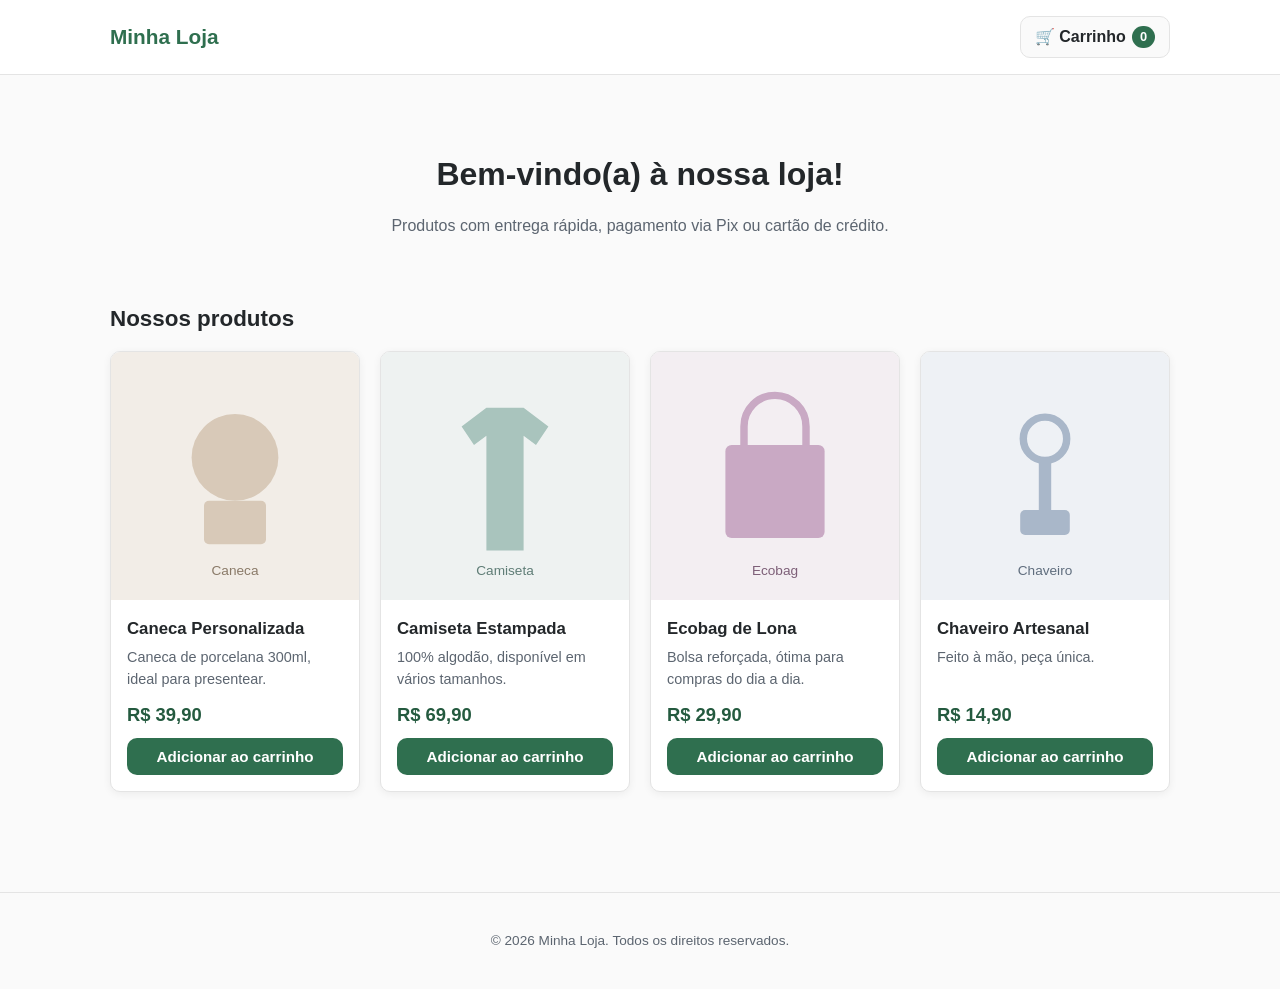
==== index.html @ 8845bb08 "Add files via upload" ====
<!DOCTYPE html>
<html lang="pt-BR">
<head>
  <meta charset="UTF-8" />
  <meta name="viewport" content="width=device-width, initial-scale=1.0" />
  <title>Minha Loja Online</title>
  <link rel="stylesheet" href="css/style.css" />
</head>
<body>
  <header class="cabecalho">
    <div class="container cabecalho-conteudo">
      <a href="index.html" class="logo">Minha Loja</a>
      <nav class="nav-carrinho">
        <a href="carrinho.html" class="link-carrinho">
          🛒 Carrinho
          <span class="contador-carrinho" data-contador-carrinho>0</span>
        </a>
      </nav>
    </div>
  </header>

  <main class="container">
    <section class="hero">
      <h1>Bem-vindo(a) à nossa loja!</h1>
      <p>Produtos com entrega rápida, pagamento via Pix ou cartão de crédito.</p>
    </section>

    <section>
      <h2 class="titulo-secao">Nossos produtos</h2>
      <div id="grade-produtos" class="grade-produtos">
        <!-- produtos inseridos via JavaScript -->
      </div>
    </section>
  </main>

  <footer class="rodape">
    <div class="container">
      <p>&copy; <span id="ano"></span> Minha Loja. Todos os direitos reservados.</p>
    </div>
  </footer>

  <script src="js/produtos.js"></script>
  <script src="js/carrinho.js"></script>
  <script src="js/catalogo.js"></script>
  <script>
    document.getElementById("ano").textContent = new Date().getFullYear();
  </script>
</body>
</html>
---- css/style.css ----
:root {
  --cor-primaria: #2f6f4f;
  --cor-primaria-escura: #245a3f;
  --cor-texto: #23272a;
  --cor-texto-suave: #5c6570;
  --cor-fundo: #fafafa;
  --cor-branco: #ffffff;
  --cor-borda: #e4e4e4;
  --cor-perigo: #c94b4b;
  --cor-aviso: #b8860b;
  --raio: 10px;
  --sombra: 0 2px 8px rgba(0, 0, 0, 0.06);
}

* {
  box-sizing: border-box;
}

body {
  margin: 0;
  font-family: -apple-system, BlinkMacSystemFont, "Segoe UI", Roboto, Helvetica, Arial, sans-serif;
  color: var(--cor-texto);
  background: var(--cor-fundo);
  line-height: 1.5;
}

.container {
  max-width: 1100px;
  margin: 0 auto;
  padding: 0 20px;
}

a {
  color: inherit;
  text-decoration: none;
}

/* Cabeçalho */
.cabecalho {
  background: var(--cor-branco);
  border-bottom: 1px solid var(--cor-borda);
  position: sticky;
  top: 0;
  z-index: 10;
}

.cabecalho-conteudo {
  display: flex;
  align-items: center;
  justify-content: space-between;
  padding: 16px 20px;
}

.logo {
  font-size: 1.3rem;
  font-weight: 700;
  color: var(--cor-primaria);
}

.link-carrinho {
  display: inline-flex;
  align-items: center;
  gap: 6px;
  font-weight: 600;
  padding: 8px 14px;
  border-radius: var(--raio);
  background: var(--cor-fundo);
  border: 1px solid var(--cor-borda);
}

.contador-carrinho {
  background: var(--cor-primaria);
  color: white;
  border-radius: 999px;
  padding: 1px 8px;
  font-size: 0.8rem;
}

/* Hero */
.hero {
  padding: 48px 0 24px;
  text-align: center;
}

.hero h1 {
  font-size: 2rem;
  margin-bottom: 8px;
}

.hero p {
  color: var(--cor-texto-suave);
}

.titulo-secao {
  font-size: 1.4rem;
  margin: 24px 0 16px;
}

/* Grade de produtos */
.grade-produtos {
  display: grid;
  grid-template-columns: repeat(auto-fill, minmax(230px, 1fr));
  gap: 20px;
  padding-bottom: 60px;
}

.cartao-produto {
  background: var(--cor-branco);
  border: 1px solid var(--cor-borda);
  border-radius: var(--raio);
  overflow: hidden;
  box-shadow: var(--sombra);
  display: flex;
  flex-direction: column;
}

.imagem-produto {
  width: 100%;
  aspect-ratio: 1 / 1;
  object-fit: cover;
  background: #f1f1f1;
}

.info-produto {
  padding: 16px;
  display: flex;
  flex-direction: column;
  gap: 6px;
  flex: 1;
}

.info-produto h3 {
  margin: 0;
  font-size: 1.05rem;
}

.descricao-produto {
  color: var(--cor-texto-suave);
  font-size: 0.9rem;
  margin: 0;
  flex: 1;
}

.preco-produto {
  font-size: 1.15rem;
  font-weight: 700;
  color: var(--cor-primaria-escura);
  margin: 4px 0;
}

/* Botões */
.botao {
  display: inline-block;
  padding: 10px 18px;
  border-radius: var(--raio);
  border: none;
  cursor: pointer;
  font-weight: 600;
  font-size: 0.95rem;
  text-align: center;
}

.botao-primario {
  background: var(--cor-primaria);
  color: white;
  transition: background 0.15s ease;
}

.botao-primario:hover {
  background: var(--cor-primaria-escura);
}

.botao-primario:disabled {
  opacity: 0.6;
  cursor: not-allowed;
}

.botao-checkout {
  width: 100%;
  margin-top: 12px;
}

/* Carrinho */
.carrinho-vazio {
  text-align: center;
  padding: 60px 0;
  color: var(--cor-texto-suave);
}

.lista-carrinho {
  display: flex;
  flex-direction: column;
  gap: 12px;
  margin-bottom: 24px;
}

.item-carrinho {
  display: grid;
  grid-template-columns: 64px 1fr auto auto auto;
  align-items: center;
  gap: 14px;
  background: var(--cor-branco);
  border: 1px solid var(--cor-borda);
  border-radius: var(--raio);
  padding: 12px;
}

.imagem-item {
  width: 64px;
  height: 64px;
  object-fit: cover;
  border-radius: 6px;
  background: #f1f1f1;
}

.detalhes-item h3 {
  margin: 0 0 4px;
  font-size: 1rem;
}

.detalhes-item p {
  margin: 0;
  color: var(--cor-texto-suave);
  font-size: 0.85rem;
}

.controle-quantidade {
  display: flex;
  align-items: center;
  gap: 8px;
}

.botao-quantidade {
  width: 28px;
  height: 28px;
  border-radius: 6px;
  border: 1px solid var(--cor-borda);
  background: var(--cor-fundo);
  cursor: pointer;
  font-size: 1rem;
}

.subtotal-item {
  font-weight: 700;
  min-width: 90px;
  text-align: right;
}

.botao-remover {
  background: none;
  border: none;
  color: var(--cor-perigo);
  cursor: pointer;
  font-size: 1.1rem;
}

.resumo-carrinho {
  background: var(--cor-branco);
  border: 1px solid var(--cor-borda);
  border-radius: var(--raio);
  padding: 20px;
  max-width: 360px;
  margin-left: auto;
}

.total-carrinho {
  font-size: 1.15rem;
  margin: 0 0 8px;
}

.mensagem-checkout {
  color: var(--cor-perigo);
  font-size: 0.85rem;
  margin-top: 8px;
  min-height: 1em;
}

/* Páginas de status (sucesso/falha/pendente) */
.pagina-status {
  max-width: 480px;
  margin: 80px auto;
  text-align: center;
  background: var(--cor-branco);
  border: 1px solid var(--cor-borda);
  border-radius: var(--raio);
  padding: 48px 32px;
}

.icone-status {
  font-size: 3rem;
  margin-bottom: 12px;
}

.pagina-status h1 {
  margin: 0 0 12px;
  font-size: 1.4rem;
}

.pagina-status p {
  color: var(--cor-texto-suave);
  margin-bottom: 24px;
}

/* Rodapé */
.rodape {
  border-top: 1px solid var(--cor-borda);
  padding: 24px 0;
  margin-top: 40px;
  color: var(--cor-texto-suave);
  font-size: 0.85rem;
  text-align: center;
}

/* Responsivo */
@media (max-width: 520px) {
  .item-carrinho {
    grid-template-columns: 50px 1fr;
    grid-template-rows: auto auto;
  }

  .subtotal-item {
    text-align: left;
    grid-column: 2;
  }

  .controle-quantidade {
    grid-column: 2;
  }

  .botao-remover {
    grid-column: 2;
    justify-self: start;
  }

  .resumo-carrinho {
    max-width: 100%;
  }
}
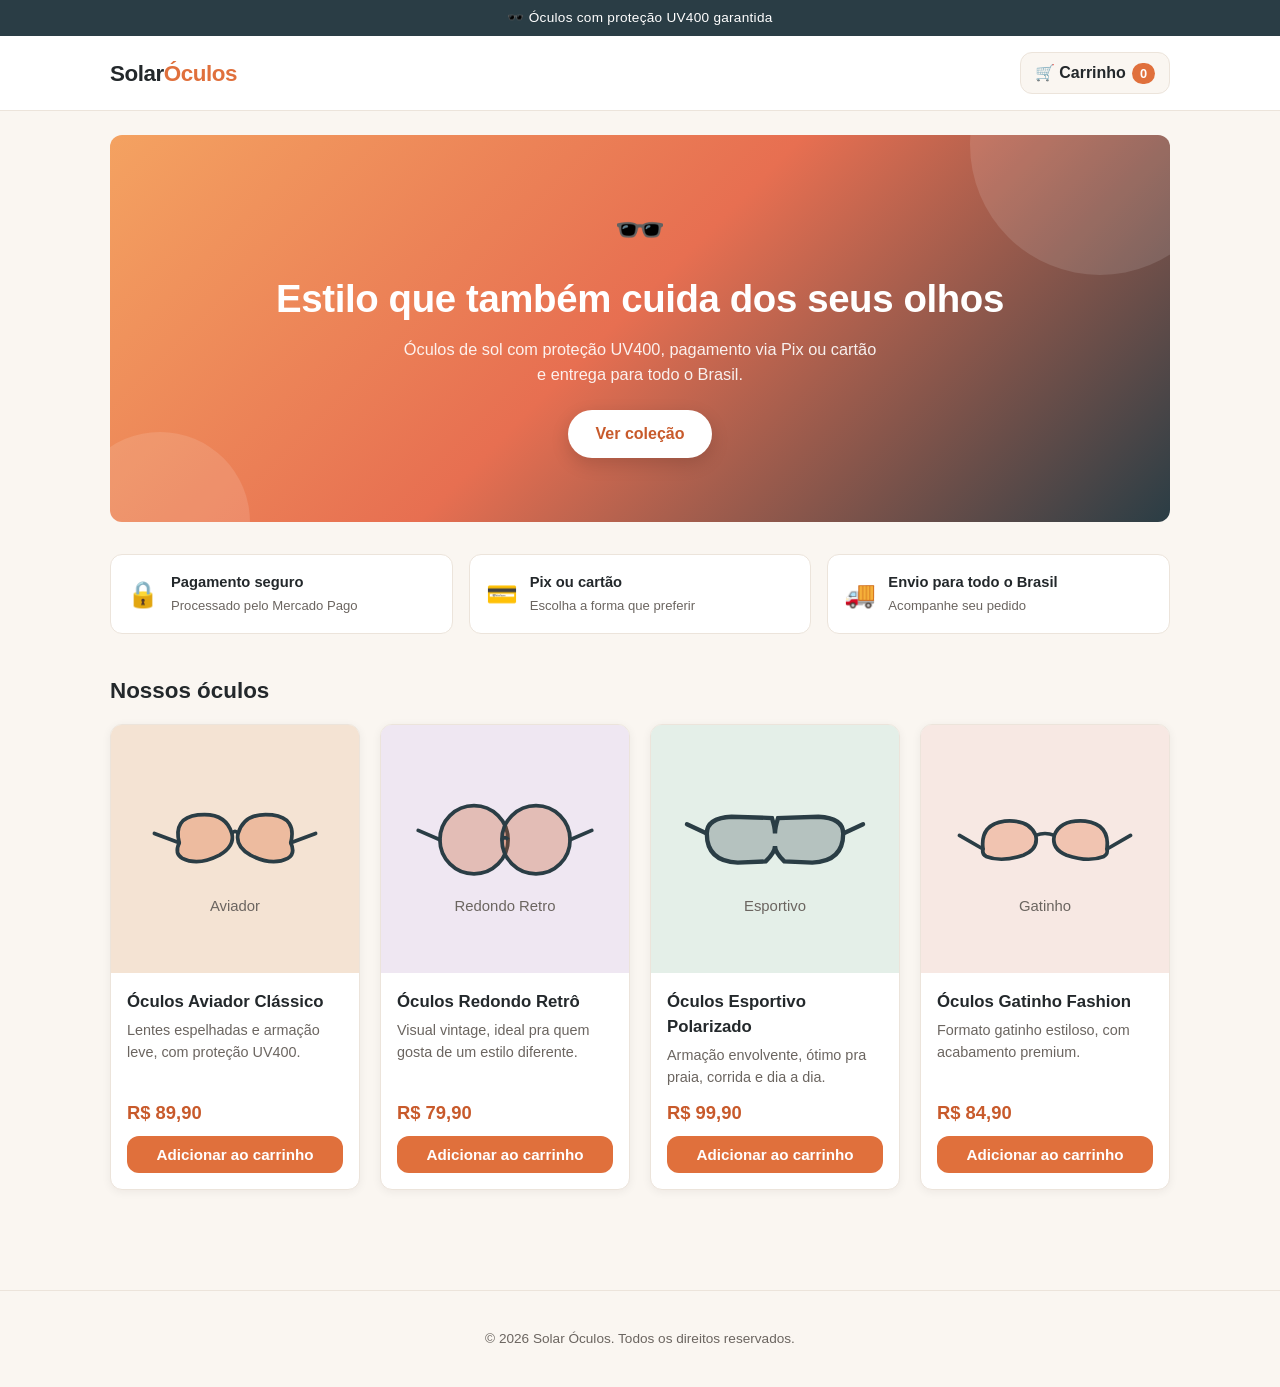
==== commit 3b20d773: "Add files via upload" ====
--- a/index.html
+++ b/index.html
@@ -3,13 +3,15 @@
 <head>
   <meta charset="UTF-8" />
   <meta name="viewport" content="width=device-width, initial-scale=1.0" />
-  <title>Minha Loja Online</title>
+  <title>Solar Óculos</title>
   <link rel="stylesheet" href="css/style.css" />
 </head>
 <body>
+  <div class="barra-promo">🕶️ Óculos com proteção UV400 garantida</div>
+
   <header class="cabecalho">
     <div class="container cabecalho-conteudo">
-      <a href="index.html" class="logo">Minha Loja</a>
+      <a href="index.html" class="logo">Solar<span>Óculos</span></a>
       <nav class="nav-carrinho">
         <a href="carrinho.html" class="link-carrinho">
           🛒 Carrinho
@@ -20,13 +22,39 @@
   </header>
 
   <main class="container">
-    <section class="hero">
-      <h1>Bem-vindo(a) à nossa loja!</h1>
-      <p>Produtos com entrega rápida, pagamento via Pix ou cartão de crédito.</p>
+    <section class="hero-banner">
+      <div class="hero-icone">🕶️</div>
+      <h1>Estilo que também cuida dos seus olhos</h1>
+      <p>Óculos de sol com proteção UV400, pagamento via Pix ou cartão e entrega para todo o Brasil.</p>
+      <a href="#grade-produtos" class="botao-hero">Ver coleção</a>
+    </section>
+
+    <section class="faixa-confianca">
+      <div class="item-confianca">
+        <span class="icone">🔒</span>
+        <div>
+          <strong>Pagamento seguro</strong>
+          <span>Processado pelo Mercado Pago</span>
+        </div>
+      </div>
+      <div class="item-confianca">
+        <span class="icone">💳</span>
+        <div>
+          <strong>Pix ou cartão</strong>
+          <span>Escolha a forma que preferir</span>
+        </div>
+      </div>
+      <div class="item-confianca">
+        <span class="icone">🚚</span>
+        <div>
+          <strong>Envio para todo o Brasil</strong>
+          <span>Acompanhe seu pedido</span>
+        </div>
+      </div>
     </section>
 
     <section>
-      <h2 class="titulo-secao">Nossos produtos</h2>
+      <h2 class="titulo-secao">Nossos óculos</h2>
       <div id="grade-produtos" class="grade-produtos">
         <!-- produtos inseridos via JavaScript -->
       </div>
@@ -35,7 +63,7 @@
 
   <footer class="rodape">
     <div class="container">
-      <p>&copy; <span id="ano"></span> Minha Loja. Todos os direitos reservados.</p>
+      <p>&copy; <span id="ano"></span> Solar Óculos. Todos os direitos reservados.</p>
     </div>
   </footer>
 
--- a/css/style.css
+++ b/css/style.css
@@ -1,15 +1,17 @@
 :root {
-  --cor-primaria: #2f6f4f;
-  --cor-primaria-escura: #245a3f;
-  --cor-texto: #23272a;
-  --cor-texto-suave: #5c6570;
-  --cor-fundo: #fafafa;
+  --cor-primaria: #e0703c;
+  --cor-primaria-escura: #c85a2b;
+  --cor-texto: #23282b;
+  --cor-texto-suave: #6b6560;
+  --cor-fundo: #faf6f1;
   --cor-branco: #ffffff;
-  --cor-borda: #e4e4e4;
+  --cor-borda: #ece4db;
   --cor-perigo: #c94b4b;
   --cor-aviso: #b8860b;
-  --raio: 10px;
-  --sombra: 0 2px 8px rgba(0, 0, 0, 0.06);
+  --cor-escura: #2a3d45;
+  --raio: 12px;
+  --sombra: 0 2px 10px rgba(35, 24, 10, 0.06);
+  --sombra-forte: 0 12px 28px rgba(35, 24, 10, 0.14);
 }
 
 * {
@@ -35,6 +37,16 @@
   text-decoration: none;
 }
 
+/* Barra de aviso no topo */
+.barra-promo {
+  background: var(--cor-escura);
+  color: #fff;
+  text-align: center;
+  font-size: 0.85rem;
+  padding: 8px 16px;
+  letter-spacing: 0.02em;
+}
+
 /* Cabeçalho */
 .cabecalho {
   background: var(--cor-branco);
@@ -52,8 +64,13 @@
 }
 
 .logo {
-  font-size: 1.3rem;
-  font-weight: 700;
+  font-size: 1.4rem;
+  font-weight: 800;
+  color: var(--cor-texto);
+  letter-spacing: -0.02em;
+}
+
+.logo span {
   color: var(--cor-primaria);
 }
 
@@ -66,6 +83,11 @@
   border-radius: var(--raio);
   background: var(--cor-fundo);
   border: 1px solid var(--cor-borda);
+  transition: border-color 0.15s ease;
+}
+
+.link-carrinho:hover {
+  border-color: var(--cor-primaria);
 }
 
 .contador-carrinho {
@@ -76,24 +98,112 @@
   font-size: 0.8rem;
 }
 
-/* Hero */
-.hero {
-  padding: 48px 0 24px;
-  text-align: center;
-}
-
-.hero h1 {
-  font-size: 2rem;
+/* Hero banner */
+.hero-banner {
+  position: relative;
+  overflow: hidden;
+  border-radius: var(--raio);
+  margin: 24px 0;
+  padding: 64px 32px;
+  text-align: center;
+  color: #fff;
+  background: linear-gradient(135deg, #f4a261 0%, #e76f51 48%, #2a3d45 100%);
+  isolation: isolate;
+}
+
+.hero-banner::before,
+.hero-banner::after {
+  content: "";
+  position: absolute;
+  border-radius: 50%;
+  background: rgba(255, 255, 255, 0.12);
+  z-index: -1;
+}
+
+.hero-banner::before {
+  width: 260px;
+  height: 260px;
+  top: -120px;
+  right: -60px;
+}
+
+.hero-banner::after {
+  width: 180px;
+  height: 180px;
+  bottom: -90px;
+  left: -40px;
+}
+
+.hero-icone {
+  font-size: 2.6rem;
   margin-bottom: 8px;
 }
 
-.hero p {
-  color: var(--cor-texto-suave);
+.hero-banner h1 {
+  font-size: clamp(1.6rem, 4vw, 2.4rem);
+  margin: 0 0 10px;
+  letter-spacing: -0.01em;
+}
+
+.hero-banner p {
+  color: rgba(255, 255, 255, 0.9);
+  max-width: 480px;
+  margin: 0 auto 24px;
+  font-size: 1.02rem;
+}
+
+.botao-hero {
+  display: inline-block;
+  background: #fff;
+  color: var(--cor-primaria-escura);
+  padding: 12px 28px;
+  border-radius: 999px;
+  font-weight: 700;
+  transition: transform 0.15s ease, box-shadow 0.15s ease;
+  box-shadow: 0 6px 18px rgba(0, 0, 0, 0.15);
+}
+
+.botao-hero:hover {
+  transform: translateY(-2px);
+  box-shadow: 0 10px 22px rgba(0, 0, 0, 0.2);
+}
+
+/* Faixa de confiança */
+.faixa-confianca {
+  display: grid;
+  grid-template-columns: repeat(auto-fit, minmax(180px, 1fr));
+  gap: 16px;
+  margin: 32px 0 8px;
+}
+
+.item-confianca {
+  display: flex;
+  align-items: center;
+  gap: 12px;
+  background: var(--cor-branco);
+  border: 1px solid var(--cor-borda);
+  border-radius: var(--raio);
+  padding: 16px;
+}
+
+.item-confianca .icone {
+  font-size: 1.6rem;
+  flex-shrink: 0;
+}
+
+.item-confianca strong {
+  display: block;
+  font-size: 0.92rem;
+}
+
+.item-confianca span {
+  color: var(--cor-texto-suave);
+  font-size: 0.82rem;
 }
 
 .titulo-secao {
   font-size: 1.4rem;
-  margin: 24px 0 16px;
+  margin: 40px 0 16px;
 }
 
 /* Grade de produtos */
@@ -112,13 +222,19 @@
   box-shadow: var(--sombra);
   display: flex;
   flex-direction: column;
+  transition: transform 0.18s ease, box-shadow 0.18s ease;
+}
+
+.cartao-produto:hover {
+  transform: translateY(-4px);
+  box-shadow: var(--sombra-forte);
 }
 
 .imagem-produto {
   width: 100%;
   aspect-ratio: 1 / 1;
   object-fit: cover;
-  background: #f1f1f1;
+  background: #f1ece4;
 }
 
 .info-produto {
@@ -210,7 +326,7 @@
   height: 64px;
   object-fit: cover;
   border-radius: 6px;
-  background: #f1f1f1;
+  background: #f1ece4;
 }
 
 .detalhes-item h3 {
@@ -313,6 +429,10 @@
 
 /* Responsivo */
 @media (max-width: 520px) {
+  .hero-banner {
+    padding: 48px 20px;
+  }
+
   .item-carrinho {
     grid-template-columns: 50px 1fr;
     grid-template-rows: auto auto;
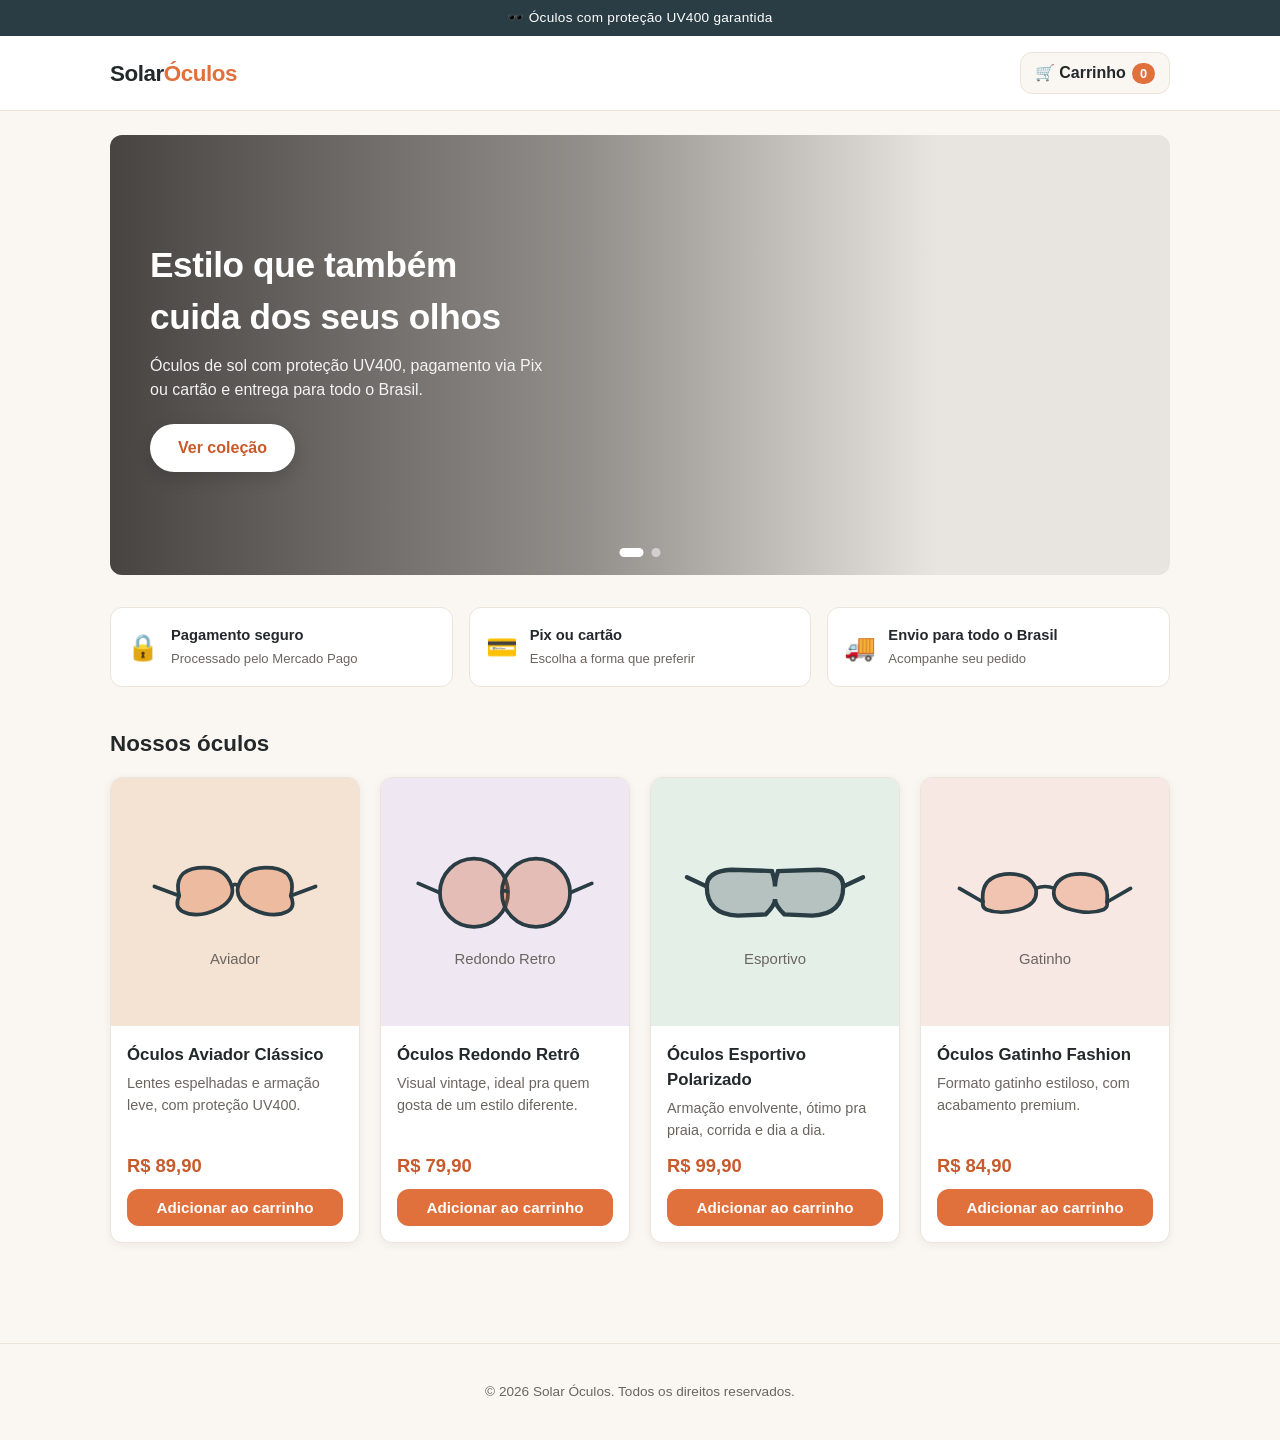
==== commit 6ce9b6b0: "Add files via upload" ====
--- a/index.html
+++ b/index.html
@@ -22,11 +22,25 @@
   </header>
 
   <main class="container">
-    <section class="hero-banner">
-      <div class="hero-icone">🕶️</div>
-      <h1>Estilo que também cuida dos seus olhos</h1>
-      <p>Óculos de sol com proteção UV400, pagamento via Pix ou cartão e entrega para todo o Brasil.</p>
-      <a href="#grade-produtos" class="botao-hero">Ver coleção</a>
+    <section class="hero-carrossel">
+      <div class="slide ativo" style="background-image: url('https://images.unsplash.com/photo-1688760116331-ad730698e84d?w=1600&q=75&auto=format&fit=crop');">
+        <div class="slide-conteudo">
+          <h1>Estilo que também cuida dos seus olhos</h1>
+          <p>Óculos de sol com proteção UV400, pagamento via Pix ou cartão e entrega para todo o Brasil.</p>
+          <a href="#grade-produtos" class="botao-hero">Ver coleção</a>
+        </div>
+      </div>
+      <div class="slide" style="background-image: url('https://images.unsplash.com/photo-1610313766872-2a62970e747a?w=1600&q=75&auto=format&fit=crop');">
+        <div class="slide-conteudo">
+          <h1>Óculos pra todos os estilos</h1>
+          <p>Do clássico ao moderno, encontre o óculos perfeito pra você.</p>
+          <a href="#grade-produtos" class="botao-hero">Ver coleção</a>
+        </div>
+      </div>
+      <div class="pontos-carrossel">
+        <button class="ponto ativo" aria-label="Ir para o slide 1"></button>
+        <button class="ponto" aria-label="Ir para o slide 2"></button>
+      </div>
     </section>
 
     <section class="faixa-confianca">
@@ -70,6 +84,7 @@
   <script src="js/produtos.js"></script>
   <script src="js/carrinho.js"></script>
   <script src="js/catalogo.js"></script>
+  <script src="js/carrossel.js"></script>
   <script>
     document.getElementById("ano").textContent = new Date().getFullYear();
   </script>
--- a/css/style.css
+++ b/css/style.css
@@ -98,58 +98,60 @@
   font-size: 0.8rem;
 }
 
-/* Hero banner */
-.hero-banner {
+/* Carrossel de banners */
+.hero-carrossel {
   position: relative;
   overflow: hidden;
   border-radius: var(--raio);
   margin: 24px 0;
-  padding: 64px 32px;
-  text-align: center;
-  color: #fff;
-  background: linear-gradient(135deg, #f4a261 0%, #e76f51 48%, #2a3d45 100%);
+  height: 440px;
   isolation: isolate;
 }
 
-.hero-banner::before,
-.hero-banner::after {
+.slide {
+  position: absolute;
+  inset: 0;
+  display: flex;
+  align-items: center;
+  background-size: cover;
+  background-position: center;
+  opacity: 0;
+  visibility: hidden;
+  transition: opacity 0.9s ease;
+  z-index: 1;
+}
+
+.slide.ativo {
+  opacity: 1;
+  visibility: visible;
+  z-index: 2;
+}
+
+.slide::before {
   content: "";
   position: absolute;
-  border-radius: 50%;
-  background: rgba(255, 255, 255, 0.12);
-  z-index: -1;
-}
-
-.hero-banner::before {
-  width: 260px;
-  height: 260px;
-  top: -120px;
-  right: -60px;
-}
-
-.hero-banner::after {
-  width: 180px;
-  height: 180px;
-  bottom: -90px;
-  left: -40px;
-}
-
-.hero-icone {
-  font-size: 2.6rem;
-  margin-bottom: 8px;
-}
-
-.hero-banner h1 {
-  font-size: clamp(1.6rem, 4vw, 2.4rem);
+  inset: 0;
+  background: linear-gradient(90deg, rgba(20, 18, 16, 0.78) 0%, rgba(20, 18, 16, 0.45) 45%, rgba(20, 18, 16, 0.08) 78%);
+}
+
+.slide-conteudo {
+  position: relative;
+  z-index: 2;
+  color: #fff;
+  padding: 0 40px;
+  max-width: 480px;
+}
+
+.slide-conteudo h1 {
+  font-size: clamp(1.5rem, 3.6vw, 2.2rem);
   margin: 0 0 10px;
   letter-spacing: -0.01em;
 }
 
-.hero-banner p {
-  color: rgba(255, 255, 255, 0.9);
-  max-width: 480px;
-  margin: 0 auto 24px;
-  font-size: 1.02rem;
+.slide-conteudo p {
+  color: rgba(255, 255, 255, 0.92);
+  margin: 0 0 22px;
+  font-size: 1rem;
 }
 
 .botao-hero {
@@ -168,6 +170,51 @@
   box-shadow: 0 10px 22px rgba(0, 0, 0, 0.2);
 }
 
+.pontos-carrossel {
+  position: absolute;
+  bottom: 18px;
+  left: 50%;
+  transform: translateX(-50%);
+  display: flex;
+  gap: 8px;
+  z-index: 3;
+}
+
+.ponto {
+  width: 9px;
+  height: 9px;
+  padding: 0;
+  border: none;
+  border-radius: 999px;
+  background: rgba(255, 255, 255, 0.5);
+  cursor: pointer;
+  transition: all 0.2s ease;
+}
+
+.ponto.ativo {
+  width: 24px;
+  background: #fff;
+}
+
+@media (max-width: 640px) {
+  .hero-carrossel {
+    height: 380px;
+  }
+
+  .slide::before {
+    background: linear-gradient(0deg, rgba(20, 18, 16, 0.82) 20%, rgba(20, 18, 16, 0.35) 65%, rgba(20, 18, 16, 0.15) 100%);
+  }
+
+  .slide {
+    align-items: flex-end;
+  }
+
+  .slide-conteudo {
+    padding: 0 24px 32px;
+    max-width: 100%;
+  }
+}
+
 /* Faixa de confiança */
 .faixa-confianca {
   display: grid;
@@ -429,10 +476,6 @@
 
 /* Responsivo */
 @media (max-width: 520px) {
-  .hero-banner {
-    padding: 48px 20px;
-  }
-
   .item-carrinho {
     grid-template-columns: 50px 1fr;
     grid-template-rows: auto auto;
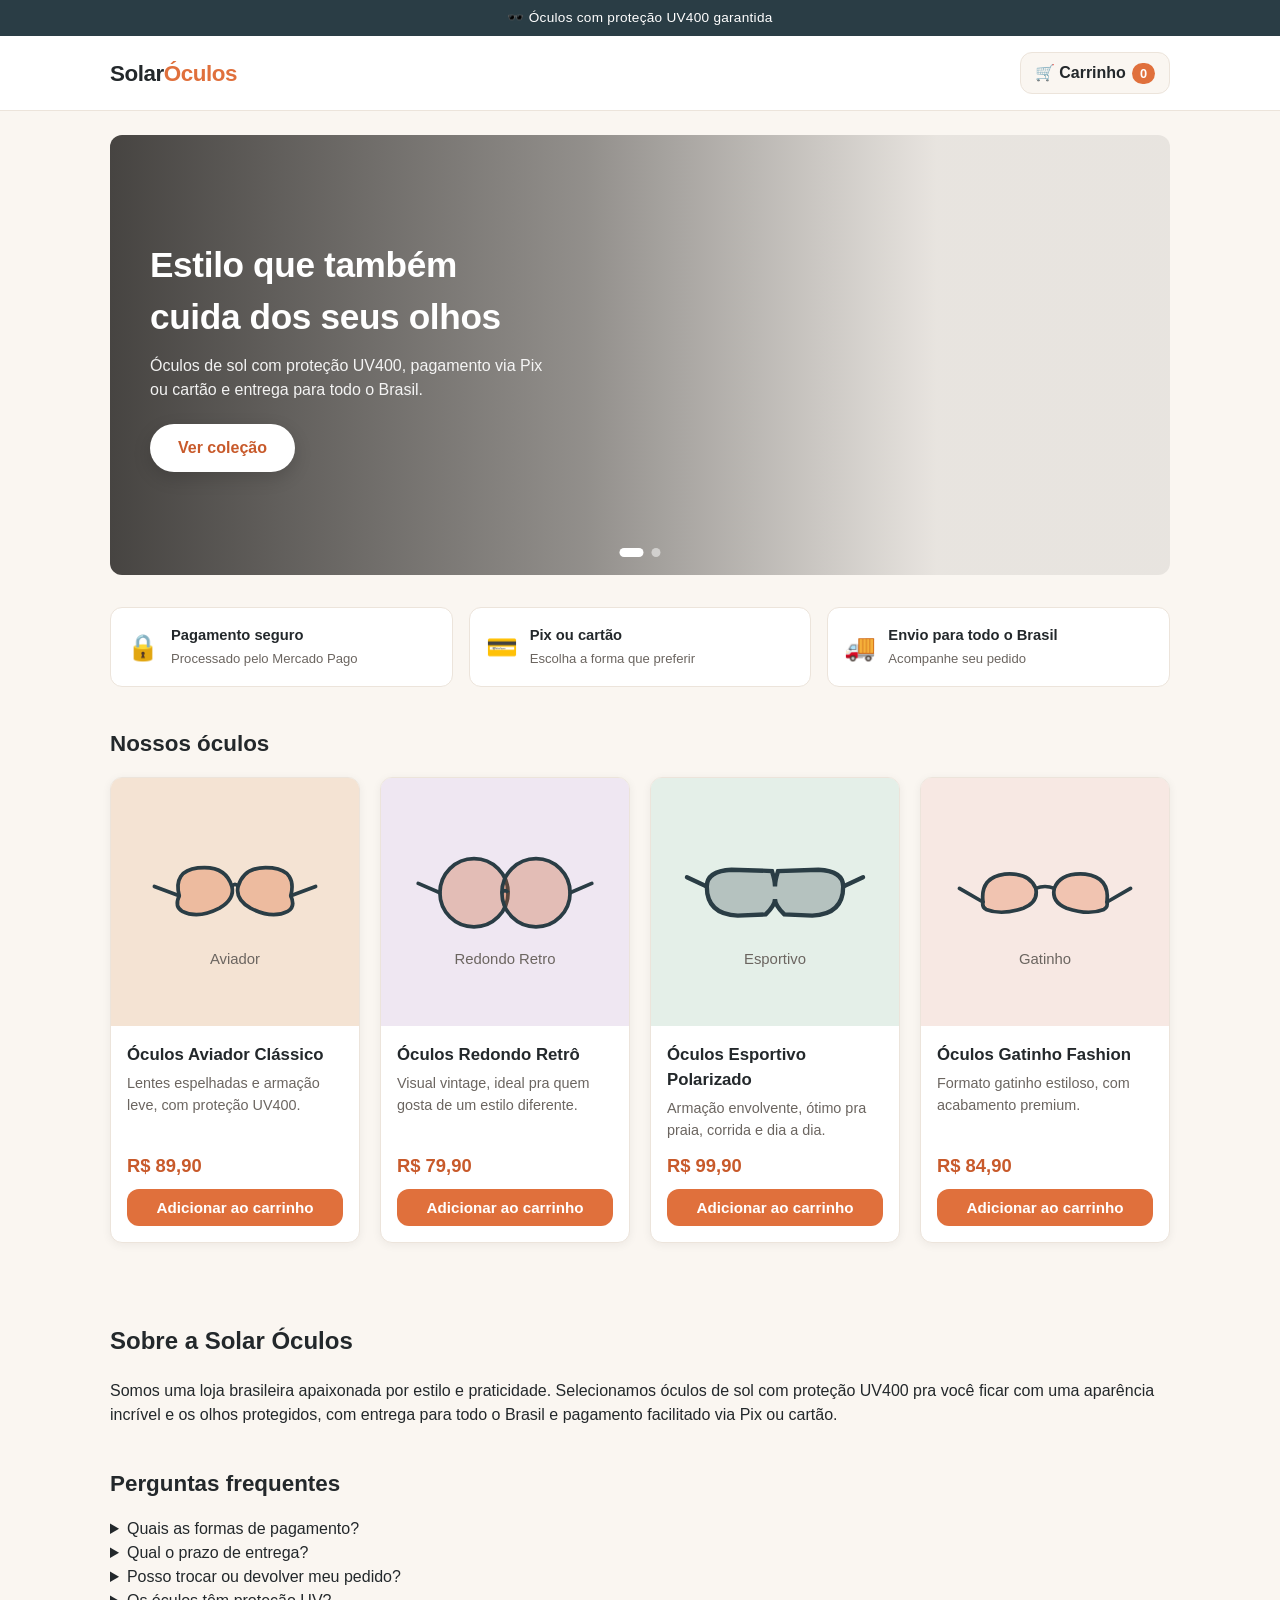
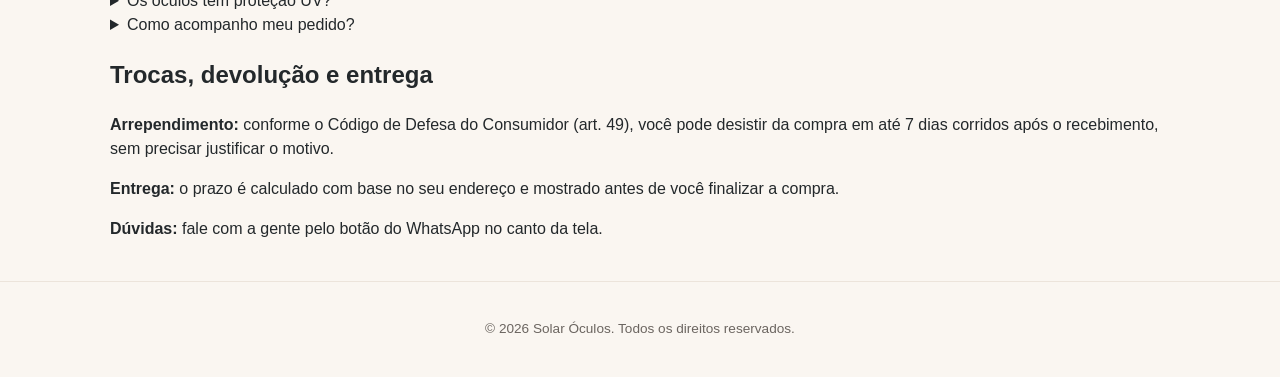
==== commit b9d57522: "Add files via upload" ====
--- a/index.html
+++ b/index.html
@@ -4,6 +4,7 @@
   <meta charset="UTF-8" />
   <meta name="viewport" content="width=device-width, initial-scale=1.0" />
   <title>Solar Óculos</title>
+  <link rel="icon" type="image/svg+xml" href="favicon.svg" />
   <link rel="stylesheet" href="css/style.css" />
 </head>
 <body>
@@ -73,6 +74,49 @@
         <!-- produtos inseridos via JavaScript -->
       </div>
     </section>
+
+    <section class="sobre-nos">
+      <h2>Sobre a Solar Óculos</h2>
+      <p>
+        Somos uma loja brasileira apaixonada por estilo e praticidade.
+        Selecionamos óculos de sol com proteção UV400 pra você ficar com uma
+        aparência incrível e os olhos protegidos, com entrega para todo o
+        Brasil e pagamento facilitado via Pix ou cartão.
+      </p>
+    </section>
+
+    <section>
+      <h2 class="titulo-secao">Perguntas frequentes</h2>
+      <div class="faq">
+        <details class="faq-item">
+          <summary>Quais as formas de pagamento?</summary>
+          <p>Aceitamos Pix e cartão de crédito, processados com segurança pelo Mercado Pago.</p>
+        </details>
+        <details class="faq-item">
+          <summary>Qual o prazo de entrega?</summary>
+          <p>O prazo varia de acordo com a sua região e é informado durante a finalização da compra.</p>
+        </details>
+        <details class="faq-item">
+          <summary>Posso trocar ou devolver meu pedido?</summary>
+          <p>Sim! Você tem até 7 dias corridos após o recebimento para desistir da compra, conforme o Código de Defesa do Consumidor. Entre em contato pelo WhatsApp pra combinar a troca ou devolução.</p>
+        </details>
+        <details class="faq-item">
+          <summary>Os óculos têm proteção UV?</summary>
+          <p>Sim, todos os óculos da nossa coleção possuem proteção UV400.</p>
+        </details>
+        <details class="faq-item">
+          <summary>Como acompanho meu pedido?</summary>
+          <p>Depois que o pagamento for aprovado, entraremos em contato com as informações de rastreio.</p>
+        </details>
+      </div>
+    </section>
+
+    <section class="politica-loja">
+      <h2>Trocas, devolução e entrega</h2>
+      <p><strong>Arrependimento:</strong> conforme o Código de Defesa do Consumidor (art. 49), você pode desistir da compra em até 7 dias corridos após o recebimento, sem precisar justificar o motivo.</p>
+      <p><strong>Entrega:</strong> o prazo é calculado com base no seu endereço e mostrado antes de você finalizar a compra.</p>
+      <p><strong>Dúvidas:</strong> fale com a gente pelo botão do WhatsApp no canto da tela.</p>
+    </section>
   </main>
 
   <footer class="rodape">
@@ -85,6 +129,7 @@
   <script src="js/carrinho.js"></script>
   <script src="js/catalogo.js"></script>
   <script src="js/carrossel.js"></script>
+  <script src="js/whatsapp.js"></script>
   <script>
     document.getElementById("ano").textContent = new Date().getFullYear();
   </script>
